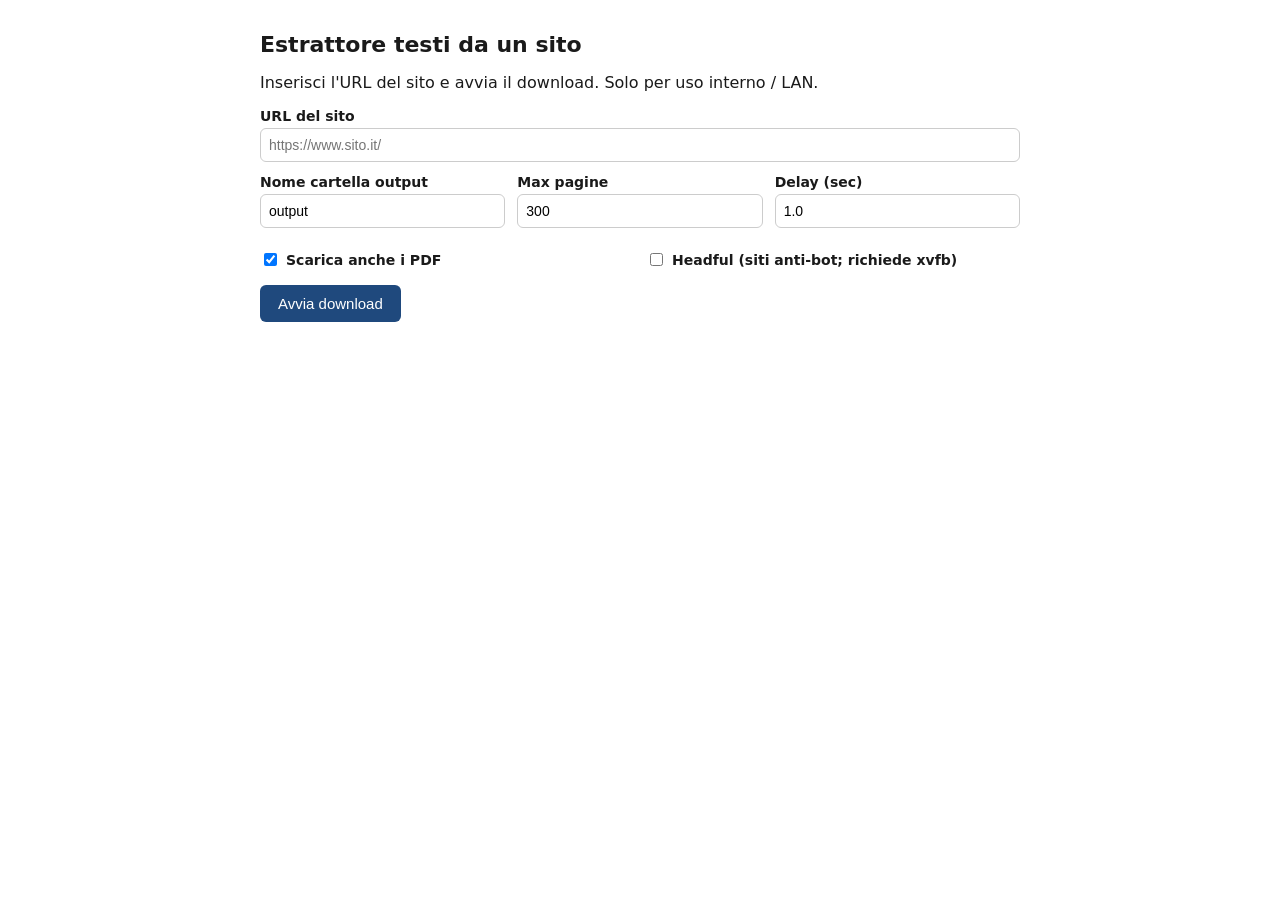
==== frontend_esempio/index.html @ babb092e "Allineamento al sistema di contesto portabile + handoff design/sizing" ====
<!DOCTYPE html>
<html lang="it">
<head>
<meta charset="utf-8">
<meta name="viewport" content="width=device-width, initial-scale=1">
<title>Estrattore testi sito</title>
<style>
  body{font-family:Segoe UI,system-ui,Arial,sans-serif;max-width:760px;margin:32px auto;padding:0 16px;color:#1a1a1a}
  h1{font-size:22px} label{display:block;margin:12px 0 4px;font-weight:600;font-size:14px}
  input,select{width:100%;padding:8px;border:1px solid #ccc;border-radius:6px;font-size:14px;box-sizing:border-box}
  .row{display:flex;gap:12px}.row>div{flex:1}
  button{margin-top:16px;padding:10px 18px;border:0;border-radius:6px;background:#1f497d;color:#fff;font-size:15px;cursor:pointer}
  button:disabled{opacity:.5;cursor:default}
  #stato{margin-top:20px;padding:12px;border:1px solid #ddd;border-radius:6px;background:#fafafa;display:none}
  pre{background:#111;color:#eee;padding:10px;border-radius:6px;max-height:320px;overflow:auto;font-size:12px;white-space:pre-wrap}
  .chk{display:flex;align-items:center;gap:6px;margin-top:22px}.chk input{width:auto}
</style>
</head>
<body>
<h1>Estrattore testi da un sito</h1>
<p>Inserisci l'URL del sito e avvia il download. Solo per uso interno / LAN.</p>

<label>URL del sito</label>
<input id="url" placeholder="https://www.sito.it/">

<div class="row">
  <div><label>Nome cartella output</label><input id="nome" value="output"></div>
  <div><label>Max pagine</label><input id="max" type="number" value="300"></div>
  <div><label>Delay (sec)</label><input id="delay" type="number" step="0.1" value="1.0"></div>
</div>
<div class="row">
  <div class="chk"><input type="checkbox" id="pdf" checked><label style="margin:0">Scarica anche i PDF</label></div>
  <div class="chk"><input type="checkbox" id="headful"><label style="margin:0">Headful (siti anti-bot; richiede xvfb)</label></div>
</div>

<button id="go" onclick="avvia()">Avvia download</button>

<div id="stato">
  <div><b>Stato:</b> <span id="lbl">—</span> &nbsp; <a id="dl" href="#" style="display:none">⬇ Scarica ZIP</a></div>
  <pre id="log"></pre>
</div>

<script>
let timer = null;
async function avvia(){
  const body = {
    url: document.getElementById('url').value.trim(),
    nome: document.getElementById('nome').value.trim() || 'output',
    max_pagine: parseInt(document.getElementById('max').value) || 300,
    delay: parseFloat(document.getElementById('delay').value) || 1.0,
    headful: document.getElementById('headful').checked,
    scarica_pdf: document.getElementById('pdf').checked
  };
  if(!body.url){ alert('Inserisci un URL'); return; }
  document.getElementById('go').disabled = true;
  const r = await fetch('/crawl', {method:'POST', headers:{'Content-Type':'application/json'}, body:JSON.stringify(body)});
  if(!r.ok){ alert('Errore: '+(await r.text())); document.getElementById('go').disabled=false; return; }
  const {job_id} = await r.json();
  document.getElementById('stato').style.display='block';
  if(timer) clearInterval(timer);
  timer = setInterval(()=>poll(job_id), 2000);
  poll(job_id);
}
async function poll(id){
  const r = await fetch('/jobs/'+id); if(!r.ok) return;
  const j = await r.json();
  document.getElementById('lbl').textContent = j.stato;
  document.getElementById('log').textContent = j.log || '';
  const dl = document.getElementById('dl');
  if(j.stato==='completato'){ dl.style.display='inline'; dl.href='/jobs/'+id+'/zip'; }
  if(j.stato==='completato' || j.stato==='errore'){ clearInterval(timer); document.getElementById('go').disabled=false; }
}
</script>
</body>
</html>
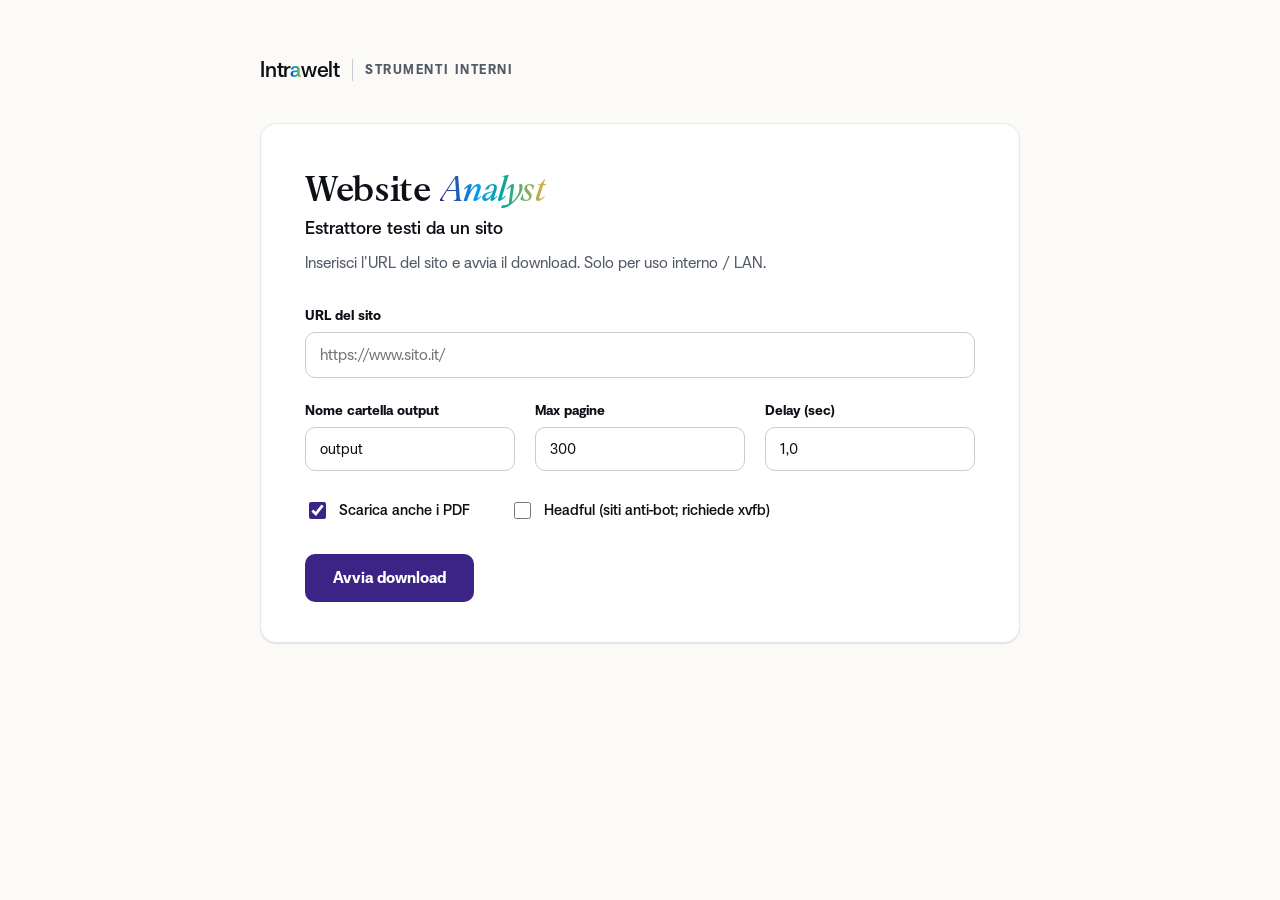
==== commit 8d3977b3: "Codice reale M1/M2 (mancava da be26553), fix SSE e --no-pdf" ====
--- a/frontend_esempio/index.html
+++ b/frontend_esempio/index.html
@@ -3,72 +3,413 @@
 <head>
 <meta charset="utf-8">
 <meta name="viewport" content="width=device-width, initial-scale=1">
-<title>Estrattore testi sito</title>
+<title>Website Analyst — Estrattore testi sito</title>
+<link rel="stylesheet" href="design/colors_and_type.css">
 <style>
-  body{font-family:Segoe UI,system-ui,Arial,sans-serif;max-width:760px;margin:32px auto;padding:0 16px;color:#1a1a1a}
-  h1{font-size:22px} label{display:block;margin:12px 0 4px;font-weight:600;font-size:14px}
-  input,select{width:100%;padding:8px;border:1px solid #ccc;border-radius:6px;font-size:14px;box-sizing:border-box}
-  .row{display:flex;gap:12px}.row>div{flex:1}
-  button{margin-top:16px;padding:10px 18px;border:0;border-radius:6px;background:#1f497d;color:#fff;font-size:15px;cursor:pointer}
-  button:disabled{opacity:.5;cursor:default}
-  #stato{margin-top:20px;padding:12px;border:1px solid #ddd;border-radius:6px;background:#fafafa;display:none}
-  pre{background:#111;color:#eee;padding:10px;border-radius:6px;max-height:320px;overflow:auto;font-size:12px;white-space:pre-wrap}
-  .chk{display:flex;align-items:center;gap:6px;margin-top:22px}.chk input{width:auto}
+  * { box-sizing: border-box; }
+  html, body { margin: 0; padding: 0; }
+  body { background: var(--bg-page); font-family: var(--font-sans); color: var(--fg-primary); }
+  input[type="text"], input[type="number"] { font-family: var(--font-sans); }
+  input[type="text"]:focus, input[type="number"]:focus {
+    outline: none;
+    border-color: var(--scenia-purple);
+    box-shadow: 0 0 0 3px color-mix(in oklab, var(--scenia-purple) 14%, transparent);
+  }
+  a { color: var(--fg-link); text-decoration: none; }
+  a:hover { color: var(--purple-700); text-decoration: underline; }
+  button { font-family: var(--font-sans); }
+
+  @keyframes spin { to { transform: rotate(360deg); } }
+  @keyframes fadeUp { from { opacity: 0; transform: translateY(8px); } to { opacity: 1; transform: none; } }
+  @keyframes barPulse { 0%,100% { opacity: .85; } 50% { opacity: 1; } }
+
+  .page { min-height: 100vh; display: flex; flex-direction: column; align-items: center; padding: 56px 24px 96px; }
+  .topbar { width: 100%; max-width: 760px; display: flex; align-items: center; gap: 12px; margin-bottom: 40px; }
+
+  .step { display: none; width: 100%; max-width: 760px; }
+  .step.active { display: block; }
+
+  .card { background: var(--bg-card); border: 1px solid var(--border-subtle); border-radius: 16px; box-shadow: var(--shadow-1); }
+  .card--form, .card--error { padding: 44px 44px 40px; }
+  .card--loading { padding: 48px 44px; animation: fadeUp 300ms ease both; }
+  .card--done { padding: 44px 44px 40px; }
+  #step-done.active, #step-error.active { animation: fadeUp 300ms ease both; }
+
+  .field-label { display: block; font-size: 14px; font-weight: 600; margin-bottom: 8px; }
+  .field-error { display: none; color: var(--err); font-size: 13px; margin-top: 6px; }
+  .input-base {
+    width: 100%; color: var(--fg-primary); background: var(--bg-card);
+    border: 1px solid var(--border-strong); border-radius: 10px;
+    transition: border-color 200ms ease, box-shadow 200ms ease;
+  }
+  .input-lg { height: 46px; padding: 0 14px; font-size: 16px; }
+  .input-md { height: 44px; padding: 0 14px; font-size: 15px; }
+  .grid3 { display: grid; grid-template-columns: 1fr 1fr 1fr; gap: 20px; margin-top: 24px; }
+  .checks { display: flex; gap: 40px; margin-top: 28px; }
+  .chk { display: flex; align-items: center; gap: 10px; font-size: 15px; font-weight: 500; cursor: pointer; user-select: none; }
+  .chk input { width: 17px; height: 17px; accent-color: var(--scenia-purple); cursor: pointer; }
+
+  .btn-primary {
+    height: 48px; padding: 0 28px; display: inline-flex; align-items: center; gap: 10px;
+    font-size: 16px; font-weight: 600; color: var(--fg-on-accent); background: var(--scenia-purple);
+    border: none; border-radius: 10px; cursor: pointer; transition: background 200ms ease;
+  }
+  .btn-primary:hover { background: var(--purple-700); }
+  .btn-primary:disabled { opacity: .5; cursor: default; }
+  .btn-secondary {
+    height: 48px; padding: 0 22px; font-size: 16px; font-weight: 500; color: var(--fg-primary);
+    background: var(--bg-card); border: 1px solid var(--border-strong); border-radius: 10px;
+    cursor: pointer; transition: background 200ms ease;
+  }
+  .btn-secondary:hover { background: var(--bg-muted); }
+  #btn-submit { margin-top: 32px; }
+
+  .spinner {
+    width: 34px; height: 34px; border-radius: 50%; border: 3px solid var(--border-subtle);
+    border-top-color: var(--scenia-purple); display: inline-block; animation: spin 800ms linear infinite; flex: none;
+  }
+  .progress-track { height: 8px; width: 100%; background: var(--bg-muted); border-radius: 999px; overflow: hidden; }
+  .progress-fill {
+    height: 100%; width: 0%; background: var(--scenia-gradient); border-radius: 999px;
+    transition: width 300ms ease; animation: barPulse 1.4s ease-in-out infinite;
+  }
+  .console {
+    margin-top: 28px; background: var(--night); border-radius: 12px; padding: 18px 20px;
+    font-family: var(--font-mono); font-size: 13px; line-height: 1.7;
+    color: color-mix(in oklab, white 82%, transparent); height: 168px; overflow: hidden;
+    display: flex; flex-direction: column; justify-content: flex-end;
+  }
+  .console-line { white-space: nowrap; overflow: hidden; text-overflow: ellipsis; }
+  .console-line .arrow { color: var(--scenia-teal); }
+
+  .ok-badge, .err-badge {
+    width: 26px; height: 26px; border-radius: 50%; display: inline-flex; align-items: center;
+    justify-content: center; font-size: 15px; font-weight: 700; flex: none;
+  }
+  .ok-badge { background: var(--ok-bg); color: var(--ok); }
+  .err-badge { background: var(--err-bg); color: var(--err); }
+
+  .stats-grid {
+    display: grid; grid-template-columns: repeat(4, 1fr); gap: 1px; background: var(--border-subtle);
+    border: 1px solid var(--border-subtle); border-radius: 12px; overflow: hidden; margin-bottom: 32px;
+  }
+  .stat { background: var(--bg-card); padding: 18px 20px; }
+  .stat-num { font-family: var(--font-serif); font-weight: 500; font-size: 30px; line-height: 1; }
+  .stat-label { font-size: 12px; letter-spacing: 0.08em; text-transform: uppercase; color: var(--fg-secondary); margin-top: 6px; }
+
+  .tree-box {
+    background: var(--paper); border: 1px solid var(--border-subtle); border-radius: 12px;
+    padding: 20px 22px; font-family: var(--font-mono); font-size: 13.5px; line-height: 1.85;
+    max-height: 340px; overflow: auto;
+  }
+  .tree-row { display: flex; justify-content: space-between; gap: 16px; white-space: pre; }
+  .tree-row .name-dir { color: var(--scenia-purple); }
+  .tree-row .name-file { color: var(--fg-primary); }
+  .tree-row .name-muted { color: var(--fg-muted); }
+  .tree-meta { color: var(--fg-muted); font-size: 12px; flex: none; }
 </style>
 </head>
 <body>
-<h1>Estrattore testi da un sito</h1>
-<p>Inserisci l'URL del sito e avvia il download. Solo per uso interno / LAN.</p>
-
-<label>URL del sito</label>
-<input id="url" placeholder="https://www.sito.it/">
-
-<div class="row">
-  <div><label>Nome cartella output</label><input id="nome" value="output"></div>
-  <div><label>Max pagine</label><input id="max" type="number" value="300"></div>
-  <div><label>Delay (sec)</label><input id="delay" type="number" step="0.1" value="1.0"></div>
+<div class="page">
+  <div class="topbar">
+    <span style="font-weight:500; font-size:22px; letter-spacing:-0.01em;">Intr<em class="t-gradient" style="font-style:normal;">a</em>welt</span>
+    <span style="width:1px; height:22px; background:var(--border-strong);"></span>
+    <span class="t-eyebrow">Strumenti interni</span>
+  </div>
+
+  <!-- STEP 1 · form -->
+  <section id="step-form" class="step active">
+    <div class="card card--form">
+      <h1 style="font-family:var(--font-serif); font-weight:500; font-size:36px; line-height:1.15; letter-spacing:-0.01em; margin:0 0 8px;">Website <em class="t-gradient">Analyst</em></h1>
+      <p style="font-size:18px; font-weight:500; line-height:1.3; margin:0 0 10px;">Estrattore testi da un sito</p>
+      <p style="font-size:16px; line-height:1.5; color:var(--fg-secondary); margin:0 0 32px; max-width:56ch;">Inserisci l'URL del sito e avvia il download. Solo per uso interno / LAN.</p>
+
+      <label class="field-label">URL del sito</label>
+      <input type="text" id="f-url" placeholder="https://www.sito.it/" class="input-base input-lg">
+      <div id="f-url-err" class="field-error"></div>
+
+      <div class="grid3">
+        <div>
+          <label class="field-label">Nome cartella output</label>
+          <input type="text" id="f-folder" value="output" class="input-base input-md">
+        </div>
+        <div>
+          <label class="field-label">Max pagine</label>
+          <input type="number" id="f-max" value="300" min="1" max="300" class="input-base input-md">
+        </div>
+        <div>
+          <label class="field-label">Delay (sec)</label>
+          <input type="text" id="f-delay" value="1,0" class="input-base input-md">
+        </div>
+      </div>
+
+      <div class="checks">
+        <label class="chk"><input type="checkbox" id="f-pdf" checked> Scarica anche i PDF</label>
+        <label class="chk"><input type="checkbox" id="f-headful"> Headful (siti anti-bot; richiede xvfb)</label>
+      </div>
+
+      <button id="btn-submit" class="btn-primary">Avvia download</button>
+    </div>
+  </section>
+
+  <!-- STEP 2 · loading -->
+  <section id="step-loading" class="step">
+    <div class="card card--loading">
+      <div style="display:flex; align-items:center; gap:18px; margin-bottom:28px;">
+        <span class="spinner"></span>
+        <div>
+          <h2 style="font-family:var(--font-serif); font-weight:500; font-size:26px; margin:0 0 4px;">Download in corso</h2>
+          <p style="font-size:15px; color:var(--fg-secondary); margin:0;">Estrazione dei testi da <span id="l-host" style="color:var(--fg-primary); font-weight:500;">—</span> - non chiudere questa finestra.</p>
+        </div>
+      </div>
+
+      <div class="progress-track"><div id="l-bar" class="progress-fill"></div></div>
+      <div style="display:flex; justify-content:space-between; margin-top:10px; font-size:13px; color:var(--fg-secondary);">
+        <span>Pagina <span id="l-cur">0</span> / <span id="l-tot">0</span></span>
+        <span id="l-pct">0%</span>
+      </div>
+
+      <div class="console"><div id="l-log"></div></div>
+    </div>
+  </section>
+
+  <!-- STEP 3 · riepilogo -->
+  <section id="step-done" class="step">
+    <div class="card card--done">
+      <div style="display:flex; align-items:center; gap:12px; margin-bottom:8px;">
+        <span class="ok-badge">✓</span>
+        <h2 style="font-family:var(--font-serif); font-weight:500; font-size:28px; margin:0;">Estrazione <em class="t-gradient">completata</em></h2>
+      </div>
+      <p style="font-size:15px; color:var(--fg-secondary); margin:0 0 28px;">Cartella <span id="d-folder" class="t-mono"></span>/ generata dal backend.</p>
+
+      <div class="stats-grid">
+        <div class="stat"><div id="d-pages" class="stat-num">0</div><div class="stat-label">Pagine</div></div>
+        <div class="stat"><div id="d-pdfs" class="stat-num">0</div><div class="stat-label">PDF</div></div>
+        <div class="stat"><div id="d-files" class="stat-num">0</div><div class="stat-label">File totali</div></div>
+        <div class="stat"><div id="d-size" class="stat-num">0 B</div><div class="stat-label">Dimensione</div></div>
+      </div>
+
+      <div class="t-eyebrow" style="margin-bottom:12px;">Struttura della cartella</div>
+      <div id="d-tree" class="tree-box"></div>
+
+      <div style="display:flex; align-items:center; gap:16px; margin-top:32px;">
+        <a id="d-download" class="btn-primary" href="#" download>↓ Scarica <span id="d-zipname">output.zip</span></a>
+        <button id="btn-reset" class="btn-secondary">Nuovo download</button>
+        <span id="d-ziphint" class="t-caption" style="color:var(--fg-muted);">archivio .zip pronto</span>
+      </div>
+    </div>
+  </section>
+
+  <!-- STEP 4 · errore -->
+  <section id="step-error" class="step">
+    <div class="card card--error">
+      <div style="display:flex; align-items:center; gap:12px; margin-bottom:8px;">
+        <span class="err-badge">!</span>
+        <h2 style="font-family:var(--font-serif); font-weight:500; font-size:28px; margin:0;">Estrazione non riuscita</h2>
+      </div>
+      <p id="e-message" style="font-size:15px; color:var(--fg-secondary); margin:0 0 28px;"></p>
+      <button id="btn-retry" class="btn-primary">Riprova</button>
+    </div>
+  </section>
 </div>
-<div class="row">
-  <div class="chk"><input type="checkbox" id="pdf" checked><label style="margin:0">Scarica anche i PDF</label></div>
-  <div class="chk"><input type="checkbox" id="headful"><label style="margin:0">Headful (siti anti-bot; richiede xvfb)</label></div>
-</div>
-
-<button id="go" onclick="avvia()">Avvia download</button>
-
-<div id="stato">
-  <div><b>Stato:</b> <span id="lbl">—</span> &nbsp; <a id="dl" href="#" style="display:none">⬇ Scarica ZIP</a></div>
-  <pre id="log"></pre>
-</div>
 
 <script>
-let timer = null;
-async function avvia(){
+const MAX_LOG_LINES = 6;
+const MAX_TREE_SIBLINGS = 8;
+
+let sse = null;
+let logLines = [];
+
+function showStep(name) {
+  document.querySelectorAll('.step').forEach(s => s.classList.toggle('active', s.id === 'step-' + name));
+}
+
+function fmtBytes(n) {
+  if (n < 1024) return n + ' B';
+  if (n < 1024 * 1024) return (n / 1024).toFixed(1) + ' KB';
+  return (n / 1024 / 1024).toFixed(1) + ' MB';
+}
+
+function hostFromUrl(u) {
+  try { return new URL(u).hostname.replace(/^www\./, ''); }
+  catch (e) { return u.replace(/^https?:\/\//, '').replace(/^www\./, '').split('/')[0] || u; }
+}
+
+function el(tag, className, text) {
+  const e = document.createElement(tag);
+  if (className) e.className = className;
+  if (text !== undefined) e.textContent = text;
+  return e;
+}
+
+// ---- form -> avvio job ----
+document.getElementById('btn-submit').addEventListener('click', async () => {
+  const url = document.getElementById('f-url').value.trim();
+  const urlErr = document.getElementById('f-url-err');
+  urlErr.style.display = 'none';
+  if (!url) {
+    urlErr.textContent = 'Inserisci un URL.';
+    urlErr.style.display = 'block';
+    return;
+  }
   const body = {
-    url: document.getElementById('url').value.trim(),
-    nome: document.getElementById('nome').value.trim() || 'output',
-    max_pagine: parseInt(document.getElementById('max').value) || 300,
-    delay: parseFloat(document.getElementById('delay').value) || 1.0,
-    headful: document.getElementById('headful').checked,
-    scarica_pdf: document.getElementById('pdf').checked
+    url,
+    folder: document.getElementById('f-folder').value.trim() || 'output',
+    max_pages: parseInt(document.getElementById('f-max').value, 10) || 300,
+    delay_sec: document.getElementById('f-delay').value.trim() || '1,0',
+    pdf: document.getElementById('f-pdf').checked,
+    headful: document.getElementById('f-headful').checked,
   };
-  if(!body.url){ alert('Inserisci un URL'); return; }
-  document.getElementById('go').disabled = true;
-  const r = await fetch('/crawl', {method:'POST', headers:{'Content-Type':'application/json'}, body:JSON.stringify(body)});
-  if(!r.ok){ alert('Errore: '+(await r.text())); document.getElementById('go').disabled=false; return; }
-  const {job_id} = await r.json();
-  document.getElementById('stato').style.display='block';
-  if(timer) clearInterval(timer);
-  timer = setInterval(()=>poll(job_id), 2000);
-  poll(job_id);
-}
-async function poll(id){
-  const r = await fetch('/jobs/'+id); if(!r.ok) return;
-  const j = await r.json();
-  document.getElementById('lbl').textContent = j.stato;
-  document.getElementById('log').textContent = j.log || '';
-  const dl = document.getElementById('dl');
-  if(j.stato==='completato'){ dl.style.display='inline'; dl.href='/jobs/'+id+'/zip'; }
-  if(j.stato==='completato' || j.stato==='errore'){ clearInterval(timer); document.getElementById('go').disabled=false; }
+
+  const btn = document.getElementById('btn-submit');
+  btn.disabled = true;
+  let resp;
+  try {
+    resp = await fetch('/api/jobs', {
+      method: 'POST', headers: { 'Content-Type': 'application/json' }, body: JSON.stringify(body),
+    });
+  } catch (e) {
+    btn.disabled = false;
+    showError('Impossibile contattare il backend.');
+    return;
+  }
+  if (!resp.ok) {
+    btn.disabled = false;
+    const err = await resp.json().catch(() => ({ error: 'errore sconosciuto' }));
+    showError(err.error || 'errore sconosciuto');
+    return;
+  }
+  const { job_id } = await resp.json();
+  btn.disabled = false;
+
+  document.getElementById('l-host').textContent = hostFromUrl(url);
+  document.getElementById('l-bar').style.width = '0%';
+  document.getElementById('l-cur').textContent = '0';
+  document.getElementById('l-tot').textContent = '0';
+  document.getElementById('l-pct').textContent = '0%';
+  logLines = [];
+  document.getElementById('l-log').innerHTML = '';
+  showStep('loading');
+  followEvents(job_id);
+});
+
+function appendLog(line) {
+  logLines.push(line);
+  logLines = logLines.slice(-MAX_LOG_LINES);
+  const box = document.getElementById('l-log');
+  box.innerHTML = '';
+  logLines.forEach(l => {
+    const row = el('div', 'console-line');
+    const arrow = el('span', 'arrow', '› ');
+    row.appendChild(arrow);
+    row.appendChild(document.createTextNode(l));
+    box.appendChild(row);
+  });
+}
+
+function followEvents(jobId) {
+  if (sse) sse.close();
+  sse = new EventSource('/api/jobs/' + jobId + '/events');
+
+  sse.addEventListener('progress', ev => {
+    const d = JSON.parse(ev.data);
+    if (d.percent !== undefined) {
+      document.getElementById('l-bar').style.width = d.percent + '%';
+      document.getElementById('l-pct').textContent = d.percent + '%';
+      document.getElementById('l-cur').textContent = d.current_page;
+      document.getElementById('l-tot').textContent = d.total_pages;
+    }
+    if (d.log) appendLog(d.log);
+  });
+
+  sse.addEventListener('done', async () => {
+    sse.close();
+    try {
+      const r = await fetch('/api/jobs/' + jobId + '/result');
+      if (!r.ok) { showError('Job completato ma il riepilogo non è disponibile.'); return; }
+      const res = await r.json();
+      renderDone(jobId, res);
+    } catch (e) {
+      showError('Job completato ma il riepilogo non è disponibile.');
+    }
+  });
+
+  sse.addEventListener('error', ev => {
+    sse.close();
+    const msg = ev.data ? (JSON.parse(ev.data).message || 'errore durante il crawl') : 'errore durante il crawl';
+    showError(msg);
+  });
+}
+
+function showError(message) {
+  document.getElementById('e-message').textContent = message;
+  showStep('error');
+}
+
+document.getElementById('btn-retry').addEventListener('click', () => showStep('form'));
+document.getElementById('btn-reset').addEventListener('click', () => showStep('form'));
+
+// ---- riepilogo ----
+function renderDone(jobId, res) {
+  document.getElementById('d-folder').textContent = res.folder;
+  document.getElementById('d-pages').textContent = res.stats.pages;
+  document.getElementById('d-pdfs').textContent = res.stats.pdfs;
+  document.getElementById('d-files').textContent = res.stats.total_files;
+  document.getElementById('d-size').textContent = fmtBytes(res.stats.total_bytes);
+  document.getElementById('d-zipname').textContent = res.folder + '.zip';
+  document.getElementById('d-download').href = '/api/jobs/' + jobId + '/download';
+
+  const box = document.getElementById('d-tree');
+  box.innerHTML = '';
+  const root = buildNestedTree(res.tree);
+  const rootRow = el('div', 'tree-row');
+  rootRow.appendChild(el('span', 'name-dir', (root.node.path || res.folder) + '/'));
+  rootRow.appendChild(el('span', 'tree-meta', ''));
+  box.appendChild(rootRow);
+  renderTreeChildren(root.children, '', box);
+
+  showStep('done');
+}
+
+// converte la lista piatta (pre-order, con "depth") in un albero annidato
+function buildNestedTree(flat) {
+  const root = { node: flat[0], children: [] };
+  let stack = [root];
+  for (let i = 1; i < flat.length; i++) {
+    const item = flat[i];
+    stack = stack.slice(0, item.depth);
+    const parent = stack[stack.length - 1];
+    const wrapper = { node: item, children: [] };
+    parent.children.push(wrapper);
+    if (item.type === 'dir') stack.push(wrapper);
+  }
+  return root;
+}
+
+function renderTreeChildren(children, prefix, box) {
+  const shown = children.slice(0, MAX_TREE_SIBLINGS);
+  const hidden = children.length - shown.length;
+  shown.forEach((child, i) => {
+    const isLastVisible = i === shown.length - 1 && hidden === 0;
+    const connector = isLastVisible ? '└─ ' : '├─ ';
+    const name = child.node.path.split('/').pop() + (child.node.type === 'dir' ? '/' : '');
+    const meta = child.node.type === 'dir'
+      ? (child.node.children || 0) + ' file'
+      : (child.node.bytes != null ? fmtBytes(child.node.bytes) : '');
+    const row = el('div', 'tree-row');
+    row.appendChild(el('span', child.node.type === 'dir' ? 'name-dir' : 'name-file', prefix + connector + name));
+    row.appendChild(el('span', 'tree-meta', meta));
+    box.appendChild(row);
+
+    const childPrefix = prefix + (isLastVisible ? '   ' : '│  ');
+    renderTreeChildren(child.children, childPrefix, box);
+  });
+  if (hidden > 0) {
+    const row = el('div', 'tree-row');
+    row.appendChild(el('span', 'name-muted', prefix + '└─ … +' + hidden + ' file'));
+    row.appendChild(el('span', 'tree-meta', ''));
+    box.appendChild(row);
+  }
 }
 </script>
 </body>
--- a/frontend_esempio/design/colors_and_type.css
+++ b/frontend_esempio/design/colors_and_type.css
@@ -0,0 +1,308 @@
+/* ════════════════════════════════════════════════════════════════════
+   Intrawelt / Scenia — Design System Foundations
+   Colors + Type tokens. Import this file first; everything else
+   composes on top.
+   ════════════════════════════════════════════════════════════════════ */
+
+/* ─── Altro Grotesk (workhorse sans) ─── */
+@font-face { font-family: "Altro Grotesk"; src: url("fonts/Altro-Grotesk-Extralight.otf") format("opentype"); font-weight: 200; font-style: normal; font-display: swap; }
+@font-face { font-family: "Altro Grotesk"; src: url("fonts/Altro-Grotesk-Extralight-Italic.otf") format("opentype"); font-weight: 200; font-style: italic; font-display: swap; }
+@font-face { font-family: "Altro Grotesk"; src: url("fonts/Altro-Grotesk-Light.otf") format("opentype"); font-weight: 300; font-style: normal; font-display: swap; }
+@font-face { font-family: "Altro Grotesk"; src: url("fonts/Altro-Grotesk-Light-Italic.otf") format("opentype"); font-weight: 300; font-style: italic; font-display: swap; }
+@font-face { font-family: "Altro Grotesk"; src: url("fonts/Altro-Grotesk-Book.otf") format("opentype"); font-weight: 350; font-style: normal; font-display: swap; }
+@font-face { font-family: "Altro Grotesk"; src: url("fonts/Altro-Grotesk-Book-Italic.otf") format("opentype"); font-weight: 350; font-style: italic; font-display: swap; }
+@font-face { font-family: "Altro Grotesk"; src: url("fonts/Altro-Grotesk-Regular.otf") format("opentype"); font-weight: 400; font-style: normal; font-display: swap; }
+@font-face { font-family: "Altro Grotesk"; src: url("fonts/Altro-Grotesk-Italic.otf") format("opentype"); font-weight: 400; font-style: italic; font-display: swap; }
+@font-face { font-family: "Altro Grotesk"; src: url("fonts/Altro-Grotesk-Medium.otf") format("opentype"); font-weight: 500; font-style: normal; font-display: swap; }
+@font-face { font-family: "Altro Grotesk"; src: url("fonts/Altro-Grotesk-Medium-Italic.otf") format("opentype"); font-weight: 500; font-style: italic; font-display: swap; }
+@font-face { font-family: "Altro Grotesk"; src: url("fonts/Altro-Grotesk-Bold.otf") format("opentype"); font-weight: 700; font-style: normal; font-display: swap; }
+@font-face { font-family: "Altro Grotesk"; src: url("fonts/Altro-Grotesk-Bold-Italic.otf") format("opentype"); font-weight: 700; font-style: italic; font-display: swap; }
+@font-face { font-family: "Altro Grotesk"; src: url("fonts/Altro-Grotesk-Extrabold.otf") format("opentype"); font-weight: 800; font-style: normal; font-display: swap; }
+@font-face { font-family: "Altro Grotesk"; src: url("fonts/Altro-Grotesk-Extrabold-Italic.otf") format("opentype"); font-weight: 800; font-style: italic; font-display: swap; }
+@font-face { font-family: "Altro Grotesk"; src: url("fonts/Altro-Grotesk-Fat.otf") format("opentype"); font-weight: 900; font-style: normal; font-display: swap; }
+@font-face { font-family: "Altro Grotesk"; src: url("fonts/Altro-Grotesk-Fat-Italic.otf") format("opentype"); font-weight: 900; font-style: italic; font-display: swap; }
+
+/* ─── Altro Serif (editorial / display) ─── */
+@font-face { font-family: "Altro Serif"; src: url("fonts/Altro-Serif-Extralight.otf") format("opentype"); font-weight: 200; font-style: normal; font-display: swap; }
+@font-face { font-family: "Altro Serif"; src: url("fonts/Altro-Serif-Light.otf") format("opentype"); font-weight: 300; font-style: normal; font-display: swap; }
+@font-face { font-family: "Altro Serif"; src: url("fonts/Altro-Serif-Book.otf") format("opentype"); font-weight: 350; font-style: normal; font-display: swap; }
+@font-face { font-family: "Altro Serif"; src: url("fonts/Altro-Serif-Regular.otf") format("opentype"); font-weight: 400; font-style: normal; font-display: swap; }
+@font-face { font-family: "Altro Serif"; src: url("fonts/Altro-Serif-Italic.otf") format("opentype"); font-weight: 400; font-style: italic; font-display: swap; }
+@font-face { font-family: "Altro Serif"; src: url("fonts/Altro-Serif-Medium.otf") format("opentype"); font-weight: 500; font-style: normal; font-display: swap; }
+@font-face { font-family: "Altro Serif"; src: url("fonts/Altro-Serif-Bold.otf") format("opentype"); font-weight: 700; font-style: normal; font-display: swap; }
+@font-face { font-family: "Altro Serif"; src: url("fonts/Altro-Serif-Bold-Italic.otf") format("opentype"); font-weight: 700; font-style: italic; font-display: swap; }
+@font-face { font-family: "Altro Serif"; src: url("fonts/Altro-Serif-Fat.otf") format("opentype"); font-weight: 900; font-style: normal; font-display: swap; }
+
+/* ─── Altro Flare (display accent — use sparingly) ─── */
+@font-face { font-family: "Altro Flare"; src: url("fonts/Altro-Flare-Light.otf") format("opentype"); font-weight: 300; font-style: normal; font-display: swap; }
+@font-face { font-family: "Altro Flare"; src: url("fonts/Altro-Flare-Regular.otf") format("opentype"); font-weight: 400; font-style: normal; font-display: swap; }
+@font-face { font-family: "Altro Flare"; src: url("fonts/Altro-Flare-Medium.otf") format("opentype"); font-weight: 500; font-style: normal; font-display: swap; }
+@font-face { font-family: "Altro Flare"; src: url("fonts/Altro-Flare-Bold.otf") format("opentype"); font-weight: 700; font-style: normal; font-display: swap; }
+@font-face { font-family: "Altro Flare"; src: url("fonts/Altro-Flare-Fat.otf") format("opentype"); font-weight: 900; font-style: normal; font-display: swap; }
+
+:root {
+  /* ════════════════════════════════════════════════
+     COLORS — base palette
+     Derived from Scenia logo gradient + brand spec.
+     ════════════════════════════════════════════════ */
+
+  /* Primary — the four gradient hinges */
+  --scenia-purple: #3C2487;
+  --scenia-blue:   #019BEE;
+  --scenia-teal:   #09A596;
+  --scenia-gold:   #E3B23C;
+
+  /* Tints / shades for surfaces and hover states */
+  --purple-50:  #F2EEFB;
+  --purple-100: #DCD2F1;
+  --purple-200: #B5A4DF;
+  --purple-300: #8A6FCB;
+  --purple-500: var(--scenia-purple);
+  --purple-700: #2B1A6E;
+  --purple-900: #1A0F4D;
+
+  --blue-50:  #E5F5FE;
+  --blue-100: #BFE6FC;
+  --blue-300: #5DC0F4;
+  --blue-500: var(--scenia-blue);
+  --blue-700: #0277B8;
+
+  --teal-50:  #E2F6F3;
+  --teal-100: #B6E7E0;
+  --teal-300: #4DC2B4;
+  --teal-500: var(--scenia-teal);
+  --teal-700: #06776B;
+
+  --gold-50:  #FBF3DD;
+  --gold-100: #F4DFA0;
+  --gold-300: #ECC868;
+  --gold-500: var(--scenia-gold);
+  --gold-700: #A37A1F;
+
+  /* Signature 4-stop gradient — the "n" hinge sits at ~60%. */
+  --scenia-gradient: linear-gradient(
+    90deg,
+    var(--scenia-purple) 0%,
+    var(--scenia-blue) 35%,
+    var(--scenia-teal) 60%,
+    var(--scenia-gold) 100%
+  );
+  --scenia-gradient-soft: linear-gradient(
+    90deg,
+    color-mix(in oklab, var(--scenia-purple) 18%, white) 0%,
+    color-mix(in oklab, var(--scenia-blue)   18%, white) 35%,
+    color-mix(in oklab, var(--scenia-teal)   18%, white) 60%,
+    color-mix(in oklab, var(--scenia-gold)   18%, white) 100%
+  );
+  --scenia-gradient-vert: linear-gradient(
+    180deg,
+    var(--scenia-purple) 0%,
+    var(--scenia-blue) 35%,
+    var(--scenia-teal) 60%,
+    var(--scenia-gold) 100%
+  );
+
+  /* Neutrals — document-first, generous contrast */
+  --ink-900: #0D1117;   /* body text, near-black */
+  --ink-700: #2B323C;
+  --ink-500: #525A66;   /* secondary text */
+  --ink-400: #7A828F;
+  --ink-300: #C7CBD2;   /* rules, dividers */
+  --ink-200: #E4E7EB;
+  --ink-100: #F1F3F5;
+  --paper:   #FBFAF6;   /* warm off-white, book-like */
+  --card:    #FFFFFF;
+  --night:   #0A0E1A;   /* dark surface, cover slides */
+
+  /* Semantic */
+  --ok:    #1F7A4D;
+  --ok-bg: #E5F4EC;
+  --warn:    #B5651D;
+  --warn-bg: #FBEEDC;
+  --err:    #B43230;
+  --err-bg: #FBE6E5;
+  --info:    var(--scenia-blue);
+  --info-bg: var(--blue-50);
+
+  /* ════════════════════════════════════════════════
+     SEMANTIC COLOR ROLES
+     Use these in components, not the raw palette.
+     ════════════════════════════════════════════════ */
+  --fg-primary:   var(--ink-900);
+  --fg-secondary: var(--ink-500);
+  --fg-muted:     var(--ink-400);
+  --fg-on-accent: #FFFFFF;
+  --fg-link:      var(--scenia-purple);
+
+  --bg-page:      var(--paper);
+  --bg-card:      var(--card);
+  --bg-muted:     var(--ink-100);
+  --bg-night:     var(--night);
+  --bg-accent:    var(--scenia-purple);
+
+  --border-subtle: var(--ink-200);
+  --border-strong: var(--ink-300);
+  --border-accent: var(--scenia-purple);
+
+  /* ════════════════════════════════════════════════
+     TYPE — families + scale
+     ════════════════════════════════════════════════ */
+  --font-sans:  "Altro Grotesk", system-ui, -apple-system, "Segoe UI", sans-serif;
+  --font-serif: "Altro Serif", Georgia, "Times New Roman", serif;
+  --font-flare: "Altro Flare", "Altro Grotesk", sans-serif;
+  --font-mono:  ui-monospace, "SF Mono", Menlo, Consolas, monospace;
+
+  /* Modular scale — 1.25 ratio, document-friendly */
+  --t-12: 12px;
+  --t-13: 13px;
+  --t-14: 14px;
+  --t-16: 16px;   /* body */
+  --t-18: 18px;
+  --t-20: 20px;
+  --t-24: 24px;
+  --t-30: 30px;
+  --t-36: 36px;
+  --t-48: 48px;
+  --t-60: 60px;
+  --t-76: 76px;
+  --t-96: 96px;
+
+  /* Line heights */
+  --lh-tight:   1.05;
+  --lh-snug:    1.2;
+  --lh-normal:  1.5;
+  --lh-loose:   1.7;
+
+  /* Letter spacing */
+  --ls-tight:  -0.02em;
+  --ls-snug:   -0.01em;
+  --ls-normal: 0;
+  --ls-wide:   0.04em;
+  --ls-eyebrow: 0.12em;
+
+  /* ════════════════════════════════════════════════
+     SPACING + RADII + ELEVATION
+     ════════════════════════════════════════════════ */
+  --s-1: 4px;
+  --s-2: 8px;
+  --s-3: 12px;
+  --s-4: 16px;
+  --s-5: 24px;
+  --s-6: 32px;
+  --s-7: 48px;
+  --s-8: 64px;
+  --s-9: 96px;
+  --s-10: 128px;
+
+  --r-sm: 6px;
+  --r-md: 10px;
+  --r-lg: 16px;
+  --r-xl: 24px;
+  --r-pill: 999px;
+
+  --shadow-1: 0 1px 2px rgba(13,17,23,0.06), 0 1px 1px rgba(13,17,23,0.04);
+  --shadow-2: 0 4px 12px rgba(13,17,23,0.08), 0 2px 4px rgba(13,17,23,0.04);
+  --shadow-3: 0 12px 32px rgba(13,17,23,0.12), 0 4px 8px rgba(13,17,23,0.06);
+  --shadow-glow: 0 0 0 1px color-mix(in oklab, var(--scenia-purple) 40%, transparent),
+                 0 8px 24px color-mix(in oklab, var(--scenia-purple) 20%, transparent);
+}
+
+/* ════════════════════════════════════════════════
+   SEMANTIC TYPE STYLES
+   Apply these classes; don't restyle from scratch.
+   ════════════════════════════════════════════════ */
+
+.t-display {
+  font-family: var(--font-serif);
+  font-weight: 500;
+  font-size: var(--t-76);
+  line-height: var(--lh-tight);
+  letter-spacing: var(--ls-tight);
+  color: var(--fg-primary);
+}
+.t-h1 {
+  font-family: var(--font-serif);
+  font-weight: 500;
+  font-size: var(--t-48);
+  line-height: var(--lh-snug);
+  letter-spacing: var(--ls-snug);
+  color: var(--fg-primary);
+}
+.t-h2 {
+  font-family: var(--font-serif);
+  font-weight: 500;
+  font-size: var(--t-36);
+  line-height: 1.15;
+  letter-spacing: var(--ls-snug);
+  color: var(--fg-primary);
+}
+.t-h3 {
+  font-family: var(--font-sans);
+  font-weight: 600;
+  font-size: var(--t-24);
+  line-height: 1.25;
+  color: var(--fg-primary);
+}
+.t-h4 {
+  font-family: var(--font-sans);
+  font-weight: 600;
+  font-size: var(--t-20);
+  line-height: 1.3;
+  color: var(--fg-primary);
+}
+.t-lede {
+  font-family: var(--font-sans);
+  font-weight: 300;
+  font-size: var(--t-20);
+  line-height: var(--lh-normal);
+  color: var(--fg-secondary);
+}
+.t-body {
+  font-family: var(--font-sans);
+  font-weight: 400;
+  font-size: var(--t-16);
+  line-height: var(--lh-normal);
+  color: var(--fg-primary);
+}
+.t-body-sm {
+  font-family: var(--font-sans);
+  font-weight: 400;
+  font-size: var(--t-14);
+  line-height: var(--lh-normal);
+  color: var(--fg-primary);
+}
+.t-caption {
+  font-family: var(--font-sans);
+  font-weight: 400;
+  font-size: var(--t-13);
+  line-height: 1.4;
+  color: var(--fg-secondary);
+}
+.t-eyebrow {
+  font-family: var(--font-sans);
+  font-weight: 600;
+  font-size: var(--t-13);
+  letter-spacing: var(--ls-eyebrow);
+  text-transform: uppercase;
+  color: var(--fg-secondary);
+}
+.t-mono {
+  font-family: var(--font-mono);
+  font-size: 0.92em;
+  background: var(--bg-muted);
+  padding: 2px 6px;
+  border-radius: var(--r-sm);
+}
+.t-flare {
+  font-family: var(--font-flare);
+  font-weight: 400;
+}
+
+/* Brand gradient applied to text — a cornerstone treatment */
+.t-gradient {
+  background: var(--scenia-gradient);
+  background-clip: text;
+  -webkit-background-clip: text;
+  -webkit-text-fill-color: transparent;
+  font-style: italic;
+}
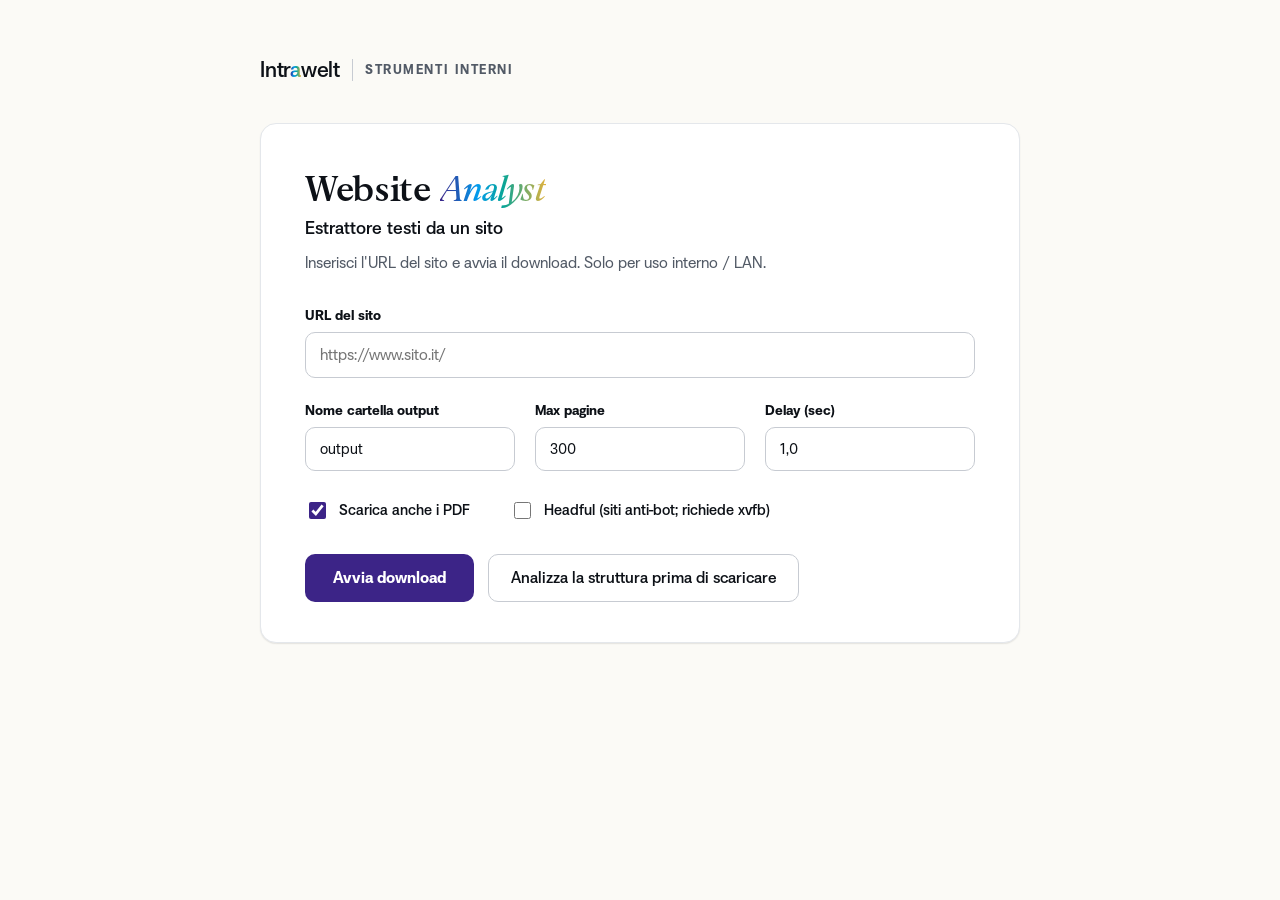
==== commit 8bd1dcfa: "Stage 4: selezione ad albero; fix dedup scheme/www in mappa_sito.py" ====
--- a/frontend_esempio/index.html
+++ b/frontend_esempio/index.html
@@ -62,7 +62,6 @@
     cursor: pointer; transition: background 200ms ease;
   }
   .btn-secondary:hover { background: var(--bg-muted); }
-  #btn-submit { margin-top: 32px; }
 
   .spinner {
     width: 34px; height: 34px; border-radius: 50%; border: 3px solid var(--border-subtle);
@@ -107,6 +106,52 @@
   .tree-row .name-file { color: var(--fg-primary); }
   .tree-row .name-muted { color: var(--fg-muted); }
   .tree-meta { color: var(--fg-muted); font-size: 12px; flex: none; }
+
+  .btn-row { display: flex; align-items: center; gap: 14px; margin-top: 32px; }
+
+  .scan-counter { font-size: 13px; color: var(--fg-secondary); margin-top: 10px; }
+
+  .sel-box {
+    background: var(--paper); border: 1px solid var(--border-subtle); border-radius: 12px;
+    padding: 10px 8px; font-family: var(--font-mono); font-size: 13.5px; line-height: 2.1;
+    max-height: 420px; overflow: auto;
+  }
+  .sel-row { display: flex; align-items: center; gap: 8px; white-space: pre; padding: 1px 8px; border-radius: 6px; }
+  .sel-row:hover { background: var(--bg-muted); }
+  .sel-row input[type="checkbox"] { width: 15px; height: 15px; accent-color: var(--scenia-purple); cursor: pointer; flex: none; }
+  .sel-row .sel-name { color: var(--fg-primary); white-space: pre; }
+  .sel-row .sel-name.is-dir { color: var(--scenia-purple); }
+  .sel-row .sel-meta { margin-left: auto; display: flex; align-items: center; gap: 8px; flex: none; }
+  .sel-row .sel-date { color: var(--fg-muted); font-size: 12px; }
+  .sel-row .sel-count { color: var(--fg-muted); font-size: 12px; }
+
+  .type-badge {
+    font-family: var(--font-sans); font-size: 11px; font-weight: 600; letter-spacing: 0.02em;
+    padding: 2px 8px; border-radius: var(--r-pill); white-space: nowrap;
+  }
+  .type-istituzionale { background: var(--purple-50); color: var(--purple-700); }
+  .type-articolo { background: var(--teal-50); color: var(--teal-700); }
+  .type-pdf { background: var(--gold-50); color: var(--gold-700); }
+  .type-archivio_tag, .type-archivio_categoria, .type-archivio_autore, .type-archivio_paginazione {
+    background: var(--bg-muted); color: var(--fg-muted);
+  }
+  .type-esterno { background: var(--warn-bg); color: var(--warn); }
+  .type-da_rivedere { background: var(--err-bg); color: var(--err); }
+
+  .sel-toolbar { display: flex; flex-wrap: wrap; align-items: center; gap: 10px 16px; margin-bottom: 20px; }
+  .sel-toolbar .btn-chip {
+    height: 34px; padding: 0 14px; font-size: 13px; font-weight: 500; color: var(--fg-primary);
+    background: var(--bg-card); border: 1px solid var(--border-strong); border-radius: var(--r-pill); cursor: pointer;
+  }
+  .sel-toolbar .btn-chip:hover { background: var(--bg-muted); }
+  .sel-toolbar .date-field { display: flex; align-items: center; gap: 6px; font-size: 13px; color: var(--fg-secondary); }
+  .sel-toolbar .date-field input {
+    height: 34px; padding: 0 10px; font-size: 13px; color: var(--fg-primary); background: var(--bg-card);
+    border: 1px solid var(--border-strong); border-radius: var(--r-md); font-family: var(--font-sans);
+  }
+  .sel-summary { display: flex; gap: 24px; margin: 18px 0 4px; font-size: 13px; color: var(--fg-secondary); }
+  .sel-summary strong { color: var(--fg-primary); font-weight: 600; }
+  .sel-hint { font-size: 13px; color: var(--fg-muted); margin: 8px 0 0; }
 </style>
 </head>
 <body>
@@ -135,7 +180,7 @@
         </div>
         <div>
           <label class="field-label">Max pagine</label>
-          <input type="number" id="f-max" value="300" min="1" max="300" class="input-base input-md">
+          <input type="number" id="f-max" value="300" min="1" max="2000" class="input-base input-md">
         </div>
         <div>
           <label class="field-label">Delay (sec)</label>
@@ -148,11 +193,68 @@
         <label class="chk"><input type="checkbox" id="f-headful"> Headful (siti anti-bot; richiede xvfb)</label>
       </div>
 
-      <button id="btn-submit" class="btn-primary">Avvia download</button>
+      <div class="btn-row">
+        <button id="btn-submit" class="btn-primary">Avvia download</button>
+        <button id="btn-scan" class="btn-secondary">Analizza la struttura prima di scaricare</button>
+      </div>
     </div>
   </section>
 
-  <!-- STEP 2 · loading -->
+  <!-- STEP 2a · ricognizione (mappa_sito.py) -->
+  <section id="step-scan" class="step">
+    <div class="card card--loading">
+      <div style="display:flex; align-items:center; gap:18px; margin-bottom:28px;">
+        <span class="spinner"></span>
+        <div>
+          <h2 style="font-family:var(--font-serif); font-weight:500; font-size:26px; margin:0 0 4px;">Ricognizione in corso</h2>
+          <p style="font-size:15px; color:var(--fg-secondary); margin:0;">Mappatura della struttura di <span id="s-host" style="color:var(--fg-primary); font-weight:500;">—</span>, nessun contenuto scaricato in questa fase.</p>
+        </div>
+      </div>
+
+      <div class="scan-counter">Risorse ricognite: <span id="s-cur">0</span></div>
+      <div class="console" style="margin-top:14px;"><div id="s-log"></div></div>
+
+      <div style="margin-top:24px;">
+        <button id="btn-scan-cancel" class="btn-secondary">Interrompi</button>
+      </div>
+    </div>
+  </section>
+
+  <!-- STEP 2b · selezione del perimetro -->
+  <section id="step-select" class="step">
+    <div class="card card--done">
+      <h2 style="font-family:var(--font-serif); font-weight:500; font-size:28px; margin:0 0 8px;">Seleziona il <em class="t-gradient">perimetro</em></h2>
+      <p style="font-size:15px; color:var(--fg-secondary); margin:0 0 24px;">Scegli le risorse da scaricare da <span id="t-host" class="t-mono">—</span>. Solo cio' che resta spuntato entra nel download.</p>
+
+      <div class="sel-toolbar">
+        <label class="chk" style="font-size:13px;"><input type="checkbox" id="t-master"> Seleziona / deseleziona tutto</label>
+        <button id="t-btn-noarchivi" class="btn-chip">Escludi archivi CMS (tag/categoria/autore/paginazione)</button>
+        <button id="t-btn-save" class="btn-chip">↓ Salva selezione</button>
+        <button id="t-btn-load" class="btn-chip">↑ Carica selezione</button>
+        <input type="file" id="t-load-file" accept="application/json" style="display:none;">
+      </div>
+      <div class="sel-toolbar">
+        <span class="date-field">Articoli dal <input type="date" id="t-data-da"></span>
+        <span class="date-field">al <input type="date" id="t-data-a"></span>
+        <span class="sel-hint" style="margin:0;">si applica solo alle risorse di tipo articolo, in aggiunta alla spunta sull'albero</span>
+      </div>
+
+      <div id="t-tree" class="sel-box"></div>
+
+      <div class="sel-summary">
+        <span><strong id="t-count-pagine">0</strong> pagine</span>
+        <span><strong id="t-count-pdf">0</strong> PDF</span>
+        <span><strong id="t-count-tot">0</strong> risorse su <span id="t-count-all">0</span> totali</span>
+      </div>
+
+      <div class="btn-row">
+        <button id="t-btn-submit" class="btn-primary">Avvia download della selezione</button>
+        <button id="t-btn-back" class="btn-secondary">Torna al form</button>
+      </div>
+    </div>
+  </section>
+
+  <!-- STEP 3 · loading (crawl vero, aperto o vincolato a una selezione) -->
   <section id="step-loading" class="step">
     <div class="card card--loading">
       <div style="display:flex; align-items:center; gap:18px; margin-bottom:28px;">
@@ -170,10 +272,14 @@
       </div>
 
       <div class="console"><div id="l-log"></div></div>
+
+      <div style="margin-top:24px;">
+        <button id="btn-cancel" class="btn-secondary">Interrompi</button>
+      </div>
     </div>
   </section>
 
-  <!-- STEP 3 · riepilogo -->
+  <!-- STEP 4 · riepilogo -->
   <section id="step-done" class="step">
     <div class="card card--done">
       <div style="display:flex; align-items:center; gap:12px; margin-bottom:8px;">
@@ -200,7 +306,7 @@
     </div>
   </section>
 
-  <!-- STEP 4 · errore -->
+  <!-- STEP 5 · errore -->
   <section id="step-error" class="step">
     <div class="card card--error">
       <div style="display:flex; align-items:center; gap:12px; margin-bottom:8px;">
@@ -219,6 +325,26 @@
 
 let sse = null;
 let logLines = [];
+let currentId = null;
+// 'job' o 'scan': quale delle due famiglie di endpoint (/api/jobs o
+// /api/scans) sta seguendo currentId - governa quale URL di eventi/cancel
+// usare, condiviso perche' entrambe girano sulla stessa coda backend.
+let currentKind = null;
+// true solo se il job/scan in corso e' stato avviato da QUESTA scheda (dal
+// form): governa l'interruzione automatica alla chiusura pagina
+// (cancelBeacon), che non deve scattare per una scheda aperta solo per
+// osservare un job altrui tramite ?job=<id> nell'URL (vedi resumeFromUrl
+// piu' sotto).
+let ownJob = false;
+// url del sito su cui e' stata avviata la ricognizione corrente: si riusa
+// per il crawl vincolato, indipendente da eventuali modifiche successive al
+// campo f-url (irraggiungibile comunque, lo step form resta nascosto).
+let currentSiteUrl = null;
+let currentScanId = null;
+let currentManifest = null;
+// url -> { tipo, data, checked }, ground truth delle spunte sull'albero di
+// selezione, popolata da buildResourceState() al termine di una ricognizione.
+let resourceState = new Map();
 
 function showStep(name) {
   document.querySelectorAll('.step').forEach(s => s.classList.toggle('active', s.id === 'step-' + name));
@@ -242,45 +368,48 @@
   return e;
 }
 
-// ---- form -> avvio job ----
-document.getElementById('btn-submit').addEventListener('click', async () => {
+// ---- form -> avvio job (crawl aperto o, dalla selezione, vincolato) ----
+function readUrlField() {
   const url = document.getElementById('f-url').value.trim();
   const urlErr = document.getElementById('f-url-err');
   urlErr.style.display = 'none';
   if (!url) {
     urlErr.textContent = 'Inserisci un URL.';
     urlErr.style.display = 'block';
-    return;
-  }
+    return null;
+  }
+  return url;
+}
+
+async function startJob(url, selection) {
   const body = {
     url,
     folder: document.getElementById('f-folder').value.trim() || 'output',
-    max_pages: parseInt(document.getElementById('f-max').value, 10) || 300,
     delay_sec: document.getElementById('f-delay').value.trim() || '1,0',
-    pdf: document.getElementById('f-pdf').checked,
     headful: document.getElementById('f-headful').checked,
   };
-
-  const btn = document.getElementById('btn-submit');
-  btn.disabled = true;
+  if (selection) {
+    body.selection = selection;
+  } else {
+    body.max_pages = parseInt(document.getElementById('f-max').value, 10) || 300;
+    body.pdf = document.getElementById('f-pdf').checked;
+  }
+
   let resp;
   try {
     resp = await fetch('/api/jobs', {
       method: 'POST', headers: { 'Content-Type': 'application/json' }, body: JSON.stringify(body),
     });
   } catch (e) {
-    btn.disabled = false;
     showError('Impossibile contattare il backend.');
     return;
   }
   if (!resp.ok) {
-    btn.disabled = false;
     const err = await resp.json().catch(() => ({ error: 'errore sconosciuto' }));
     showError(err.error || 'errore sconosciuto');
     return;
   }
   const { job_id } = await resp.json();
-  btn.disabled = false;
 
   document.getElementById('l-host').textContent = hostFromUrl(url);
   document.getElementById('l-bar').style.width = '0%';
@@ -290,13 +419,23 @@
   logLines = [];
   document.getElementById('l-log').innerHTML = '';
   showStep('loading');
-  followEvents(job_id);
+  ownJob = true;
+  followEvents('job', job_id);
+}
+
+document.getElementById('btn-submit').addEventListener('click', async () => {
+  const url = readUrlField();
+  if (!url) return;
+  const btn = document.getElementById('btn-submit');
+  btn.disabled = true;
+  await startJob(url, null);
+  btn.disabled = false;
 });
 
-function appendLog(line) {
+function appendLog(line, boxId) {
   logLines.push(line);
   logLines = logLines.slice(-MAX_LOG_LINES);
-  const box = document.getElementById('l-log');
+  const box = document.getElementById(boxId || 'l-log');
   box.innerHTML = '';
   logLines.forEach(l => {
     const row = el('div', 'console-line');
@@ -307,37 +446,67 @@
   });
 }
 
-function followEvents(jobId) {
+// segue via SSE un job di crawl o una ricognizione: le due famiglie di
+// endpoint condividono lo stesso schema events/cancel (vedi API_CONTRACT.md
+// §5), solo la forma dell'evento 'progress' e l'esito di 'done' differiscono.
+function followEvents(kind, id) {
+  currentId = id;
+  currentKind = kind;
   if (sse) sse.close();
-  sse = new EventSource('/api/jobs/' + jobId + '/events');
+  sse = new EventSource('/api/' + kind + 's/' + id + '/events');
 
   sse.addEventListener('progress', ev => {
     const d = JSON.parse(ev.data);
-    if (d.percent !== undefined) {
-      document.getElementById('l-bar').style.width = d.percent + '%';
-      document.getElementById('l-pct').textContent = d.percent + '%';
-      document.getElementById('l-cur').textContent = d.current_page;
-      document.getElementById('l-tot').textContent = d.total_pages;
+    if (kind === 'job') {
+      if (d.percent !== undefined) {
+        document.getElementById('l-bar').style.width = d.percent + '%';
+        document.getElementById('l-pct').textContent = d.percent + '%';
+        document.getElementById('l-cur').textContent = d.current_page;
+        document.getElementById('l-tot').textContent = d.total_pages;
+      }
+      if (d.log) appendLog(d.log, 'l-log');
+    } else {
+      if (d.pagina_corrente !== undefined) document.getElementById('s-cur').textContent = d.pagina_corrente;
+      if (d.log) appendLog(d.log, 's-log');
     }
-    if (d.log) appendLog(d.log);
   });
 
   sse.addEventListener('done', async () => {
     sse.close();
-    try {
-      const r = await fetch('/api/jobs/' + jobId + '/result');
-      if (!r.ok) { showError('Job completato ma il riepilogo non è disponibile.'); return; }
-      const res = await r.json();
-      renderDone(jobId, res);
-    } catch (e) {
-      showError('Job completato ma il riepilogo non è disponibile.');
+    currentId = null;
+    if (kind === 'job') {
+      try {
+        const r = await fetch('/api/jobs/' + id + '/result');
+        if (!r.ok) { showError('Job completato ma il riepilogo non è disponibile.'); return; }
+        const res = await r.json();
+        renderDone(id, res);
+      } catch (e) {
+        showError('Job completato ma il riepilogo non è disponibile.');
+      }
+    } else {
+      try {
+        const r = await fetch('/api/scans/' + id + '/manifest');
+        if (!r.ok) { showError('Ricognizione completata ma il manifesto non è disponibile.'); return; }
+        const manifest = await r.json();
+        renderSelection(id, manifest);
+      } catch (e) {
+        showError('Ricognizione completata ma il manifesto non è disponibile.');
+      }
     }
   });
 
   sse.addEventListener('error', ev => {
     sse.close();
-    const msg = ev.data ? (JSON.parse(ev.data).message || 'errore durante il crawl') : 'errore durante il crawl';
+    currentId = null;
+    const defaultMsg = kind === 'job' ? 'errore durante il crawl' : 'errore durante la ricognizione';
+    const msg = ev.data ? (JSON.parse(ev.data).message || defaultMsg) : defaultMsg;
     showError(msg);
+  });
+
+  sse.addEventListener('cancelled', () => {
+    sse.close();
+    currentId = null;
+    showStep('form');
   });
 }
 
@@ -348,6 +517,91 @@
 
 document.getElementById('btn-retry').addEventListener('click', () => showStep('form'));
 document.getElementById('btn-reset').addEventListener('click', () => showStep('form'));
+
+async function cancelCurrent(btn) {
+  const id = currentId;
+  const kind = currentKind;
+  if (!id) { showStep('form'); return; }
+  if (btn) btn.disabled = true;
+  try {
+    await fetch('/api/' + kind + 's/' + id + '/cancel', { method: 'POST' });
+  } catch (e) {
+    // il backend potrebbe non essere raggiungibile: si torna comunque alla home
+  }
+  if (sse) sse.close();
+  currentId = null;
+  document.getElementById('btn-submit').disabled = false;
+  if (btn) btn.disabled = false;
+  showStep('form');
+}
+document.getElementById('btn-cancel').addEventListener('click', () => cancelCurrent(document.getElementById('btn-cancel')));
+document.getElementById('btn-scan-cancel').addEventListener('click', () => cancelCurrent(document.getElementById('btn-scan-cancel')));
+
+// interruzione automatica se si chiude/ricarica/naviga via dalla pagina mentre
+// un job o una ricognizione e' in corso: sendBeacon funziona in modo affidabile
+// durante lo scaricamento della pagina, a differenza di una fetch normale che
+// verrebbe interrotta a meta'. Senza questo, un job abbandonato resta in
+// esecuzione sul backend e occupa la coda (un solo crawl alla volta) finche'
+// non finisce da solo.
+function cancelBeacon() {
+  if (currentId && ownJob) {
+    navigator.sendBeacon('/api/' + currentKind + 's/' + currentId + '/cancel');
+  }
+}
+window.addEventListener('pagehide', cancelBeacon);
+window.addEventListener('beforeunload', cancelBeacon);
+
+// ripristino della pagina di controllo: apre direttamente la vista di
+// avanzamento di un job gia' esistente (es. dopo aver perso la connessione
+// SSE su un crawl lungo), passando ?job=<id> nell'URL. Non avvia un job
+// nuovo, non tocca il backend oltre alla normale SSE di lettura: ownJob
+// resta false, quindi chiudere/ricaricare questa scheda NON interrompe il
+// job osservato (vedi cancelBeacon sopra).
+function resumeFromUrl() {
+  const params = new URLSearchParams(window.location.search);
+  const jobId = params.get('job');
+  if (!jobId) return;
+  showStep('loading');
+  followEvents('job', jobId);
+}
+resumeFromUrl();
+
+// ---- form -> avvio ricognizione (mappa_sito.py) ----
+document.getElementById('btn-scan').addEventListener('click', async () => {
+  const url = readUrlField();
+  if (!url) return;
+  const btn = document.getElementById('btn-scan');
+  btn.disabled = true;
+  const maxPages = parseInt(document.getElementById('f-max').value, 10) || 60;
+  let resp;
+  try {
+    resp = await fetch('/api/scans', {
+      method: 'POST', headers: { 'Content-Type': 'application/json' },
+      body: JSON.stringify({ url, max_pages: maxPages }),
+    });
+  } catch (e) {
+    btn.disabled = false;
+    showError('Impossibile contattare il backend.');
+    return;
+  }
+  if (!resp.ok) {
+    btn.disabled = false;
+    const err = await resp.json().catch(() => ({ error: 'errore sconosciuto' }));
+    showError(err.error || 'errore sconosciuto');
+    return;
+  }
+  const { scan_id } = await resp.json();
+  btn.disabled = false;
+
+  currentSiteUrl = url;
+  document.getElementById('s-host').textContent = hostFromUrl(url);
+  document.getElementById('s-cur').textContent = '0';
+  logLines = [];
+  document.getElementById('s-log').innerHTML = '';
+  showStep('scan');
+  ownJob = true;
+  followEvents('scan', scan_id);
+});
 
 // ---- riepilogo ----
 function renderDone(jobId, res) {
@@ -411,6 +665,252 @@
     box.appendChild(row);
   }
 }
+
+// ---- selezione del perimetro (albero con checkbox a tre stati) ----
+// Tipi bulk-esclusi di default: archivi generati dal CMS (quasi sempre
+// rumore, vedi mappa_sito.py) e 'da_rivedere' (classificazione incerta,
+// decisione gia' presa in fase di piano: l'utente decide esplicitamente).
+const DEFAULT_CHECKED_TIPI = new Set(['istituzionale', 'articolo', 'pdf']);
+const TIPI_ARCHIVIO = ['archivio_tag', 'archivio_categoria', 'archivio_autore', 'archivio_paginazione'];
+
+function buildResourceState(manifest) {
+  const state = new Map();
+  manifest.risorse.forEach(r => {
+    state.set(r.url, { tipo: r.tipo, data: r.data, checked: DEFAULT_CHECKED_TIPI.has(r.tipo) });
+  });
+  return state;
+}
+
+// un articolo fuori dall'intervallo di date non entrera' MAI nel crawl (il
+// backend lo esclude comunque, vedi _resolve_selection in app.py), quindi la
+// sua spunta va disabilitata invece che lasciata interattiva: spuntarla
+// darebbe l'illusione di un'inclusione che il filtro data annulla comunque.
+function articoloInRange(r, dataDa, dataA) {
+  if (!dataDa && !dataA) return true;
+  if (!r.data) return false;
+  if (dataDa && r.data < dataDa) return false;
+  if (dataA && r.data > dataA) return false;
+  return true;
+}
+
+function isEffectivelyChecked(r, dataDa, dataA) {
+  const st = resourceState.get(r.url);
+  if (!st.checked) return false;
+  if (r.tipo === 'articolo') return articoloInRange(r, dataDa, dataA);
+  return true;
+}
+
+function currentDateRange() {
+  return {
+    dataDa: document.getElementById('t-data-da').value || null,
+    dataA: document.getElementById('t-data-a').value || null,
+  };
+}
+
+// stessa logica di _resolve_selection() in backend_esempio/app.py, riscritta
+// qui SOLO per l'anteprima lato client: la valutazione autorevole resta
+// quella del backend al momento dell'avvio del job.
+function evaluateRule(rule, manifest) {
+  const tipi = new Set(rule.tipi_inclusi || []);
+  const esclusi = new Set(rule.esclusioni || []);
+  const pagine = [], pdf = [];
+  manifest.risorse.forEach(r => {
+    if (esclusi.has(r.url) || !tipi.has(r.tipo)) return;
+    if (r.tipo === 'articolo' && (rule.data_da || rule.data_a) && !articoloInRange(r, rule.data_da, rule.data_a)) return;
+    (r.tipo === 'pdf' ? pdf : pagine).push(r.url);
+  });
+  return { pagine, pdf };
+}
+
+// deriva la regola (tipi_inclusi/esclusioni) dallo stato corrente delle
+// spunte: un tipo entra in tipi_inclusi se almeno una sua risorsa e'
+// spuntata; le risorse dello stesso tipo rimaste NON spuntate diventano
+// esclusioni puntuali. Il range di date resta un campo a parte, applicato
+// solo alle risorse di tipo articolo (vedi API_CONTRACT.md §1).
+function computeSelectionRule() {
+  const { dataDa, dataA } = currentDateRange();
+  const byTipo = {};
+  currentManifest.risorse.forEach(r => (byTipo[r.tipo] = byTipo[r.tipo] || []).push(r));
+  const tipiInclusi = [], esclusioni = [];
+  Object.entries(byTipo).forEach(([tipo, risorse]) => {
+    const checked = risorse.filter(r => resourceState.get(r.url).checked);
+    if (checked.length === 0) return;
+    tipiInclusi.push(tipo);
+    if (checked.length < risorse.length) {
+      risorse.forEach(r => { if (!resourceState.get(r.url).checked) esclusioni.push(r.url); });
+    }
+  });
+  return { scan_id: currentScanId, tipi_inclusi: tipiInclusi, data_da: dataDa, data_a: dataA, esclusioni };
+}
+
+function applyRuleToState(rule) {
+  const tipi = new Set(rule.tipi_inclusi || []);
+  const esclusi = new Set(rule.esclusioni || []);
+  currentManifest.risorse.forEach(r => {
+    let checked = tipi.has(r.tipo) && !esclusi.has(r.url);
+    if (checked && r.tipo === 'articolo' && (rule.data_da || rule.data_a) && !articoloInRange(r, rule.data_da, rule.data_a)) {
+      checked = false;
+    }
+    resourceState.get(r.url).checked = checked;
+  });
+  document.getElementById('t-data-da').value = rule.data_da || '';
+  document.getElementById('t-data-a').value = rule.data_a || '';
+}
+
+// raccoglie ricorsivamente le risorse (nodi 'risorsa') sotto un nodo
+// dell'albero annidato, per governare figli da un genitore e per calcolare
+// lo stato a tre livelli (checked/unchecked/indeterminate) di un genitore.
+function collectResources(node) {
+  const out = [];
+  if (node.node.type === 'risorsa') out.push(node.node);
+  node.children.forEach(c => out.push(...collectResources(c)));
+  return out;
+}
+
+function renderSelection(scanId, manifest) {
+  currentScanId = scanId;
+  currentManifest = manifest;
+  resourceState = buildResourceState(manifest);
+  document.getElementById('t-host').textContent = hostFromUrl(currentSiteUrl || manifest.sito || '');
+  document.getElementById('t-data-da').value = '';
+  document.getElementById('t-data-a').value = '';
+  renderSelectionTree();
+  showStep('select');
+}
+
+function renderSelectionTree() {
+  const box = document.getElementById('t-tree');
+  box.innerHTML = '';
+  const root = buildNestedTree(currentManifest.albero);
+  const { dataDa, dataA } = currentDateRange();
+  renderSelectTreeChildren(root.children, '', box, dataDa, dataA);
+  updateMasterCheckbox(dataDa, dataA);
+  updateSelectionSummary(dataDa, dataA);
+}
+
+function updateMasterCheckbox(dataDa, dataA) {
+  const all = currentManifest.risorse;
+  const checkedCount = all.filter(r => isEffectivelyChecked(r, dataDa, dataA)).length;
+  const master = document.getElementById('t-master');
+  master.checked = checkedCount > 0 && checkedCount === all.length;
+  master.indeterminate = checkedCount > 0 && checkedCount < all.length;
+}
+
+function updateSelectionSummary(dataDa, dataA) {
+  const rule = computeSelectionRule();
+  const { pagine, pdf } = evaluateRule(rule, currentManifest);
+  document.getElementById('t-count-pagine').textContent = pagine.length;
+  document.getElementById('t-count-pdf').textContent = pdf.length;
+  document.getElementById('t-count-tot').textContent = pagine.length + pdf.length;
+  document.getElementById('t-count-all').textContent = currentManifest.risorse.length;
+}
+
+function onSelectionChanged() {
+  renderSelectionTree();
+}
+
+function renderSelectTreeChildren(children, prefix, box, dataDa, dataA) {
+  children.forEach((child, i) => {
+    const isLast = i === children.length - 1;
+    const connector = isLast ? '└─ ' : '├─ ';
+    const node = child.node;
+    const segName = node.path.split('/').pop();
+    const row = el('div', 'sel-row');
+    const cb = document.createElement('input');
+    cb.type = 'checkbox';
+
+    if (node.type === 'dir') {
+      const resources = collectResources(child);
+      const checkedCount = resources.filter(r => isEffectivelyChecked(r, dataDa, dataA)).length;
+      cb.checked = resources.length > 0 && checkedCount === resources.length;
+      cb.indeterminate = checkedCount > 0 && checkedCount < resources.length;
+      cb.disabled = resources.length === 0;
+      cb.addEventListener('change', () => {
+        resources.forEach(r => { resourceState.get(r.url).checked = cb.checked; });
+        onSelectionChanged();
+      });
+      row.appendChild(cb);
+      row.appendChild(el('span', 'sel-name is-dir', prefix + connector + segName + '/'));
+      row.appendChild(el('span', 'sel-count', resources.length + ' risorse'));
+    } else {
+      const r = node;
+      const inRange = r.tipo !== 'articolo' || articoloInRange(r, dataDa, dataA);
+      cb.checked = resourceState.get(r.url).checked && inRange;
+      cb.disabled = !inRange;
+      cb.addEventListener('change', () => {
+        resourceState.get(r.url).checked = cb.checked;
+        onSelectionChanged();
+      });
+      row.appendChild(cb);
+      row.appendChild(el('span', 'sel-name', prefix + connector + segName));
+      const meta = el('span', 'sel-meta');
+      meta.appendChild(el('span', 'type-badge type-' + r.tipo, r.tipo));
+      if (r.tipo === 'articolo') {
+        meta.appendChild(el('span', 'sel-date', r.data ? r.data + (inRange ? '' : ' (fuori intervallo)') : 'data ignota'));
+      }
+      row.appendChild(meta);
+    }
+    box.appendChild(row);
+
+    const childPrefix = prefix + (isLast ? '   ' : '│  ');
+    renderSelectTreeChildren(child.children, childPrefix, box, dataDa, dataA);
+  });
+}
+
+document.getElementById('t-master').addEventListener('change', ev => {
+  const checked = ev.target.checked;
+  currentManifest.risorse.forEach(r => { resourceState.get(r.url).checked = checked; });
+  onSelectionChanged();
+});
+
+document.getElementById('t-btn-noarchivi').addEventListener('click', () => {
+  currentManifest.risorse.forEach(r => {
+    if (TIPI_ARCHIVIO.includes(r.tipo)) resourceState.get(r.url).checked = false;
+  });
+  onSelectionChanged();
+});
+
+document.getElementById('t-data-da').addEventListener('change', onSelectionChanged);
+document.getElementById('t-data-a').addEventListener('change', onSelectionChanged);
+
+document.getElementById('t-btn-save').addEventListener('click', () => {
+  const rule = computeSelectionRule();
+  const blob = new Blob([JSON.stringify(rule, null, 2)], { type: 'application/json' });
+  const a = document.createElement('a');
+  a.href = URL.createObjectURL(blob);
+  a.download = 'selezione-' + hostFromUrl(currentSiteUrl || '') + '.json';
+  a.click();
+  URL.revokeObjectURL(a.href);
+});
+
+document.getElementById('t-btn-load').addEventListener('click', () => {
+  document.getElementById('t-load-file').click();
+});
+
+document.getElementById('t-load-file').addEventListener('change', async ev => {
+  const file = ev.target.files[0];
+  ev.target.value = '';
+  if (!file) return;
+  let rule;
+  try {
+    rule = JSON.parse(await file.text());
+  } catch (e) {
+    showError('File di selezione non valido: JSON illeggibile.');
+    return;
+  }
+  applyRuleToState(rule);
+  renderSelectionTree();
+});
+
+document.getElementById('t-btn-back').addEventListener('click', () => showStep('form'));
+
+document.getElementById('t-btn-submit').addEventListener('click', async () => {
+  const btn = document.getElementById('t-btn-submit');
+  btn.disabled = true;
+  const selection = computeSelectionRule();
+  await startJob(currentSiteUrl, selection);
+  btn.disabled = false;
+});
 </script>
 </body>
 </html>
